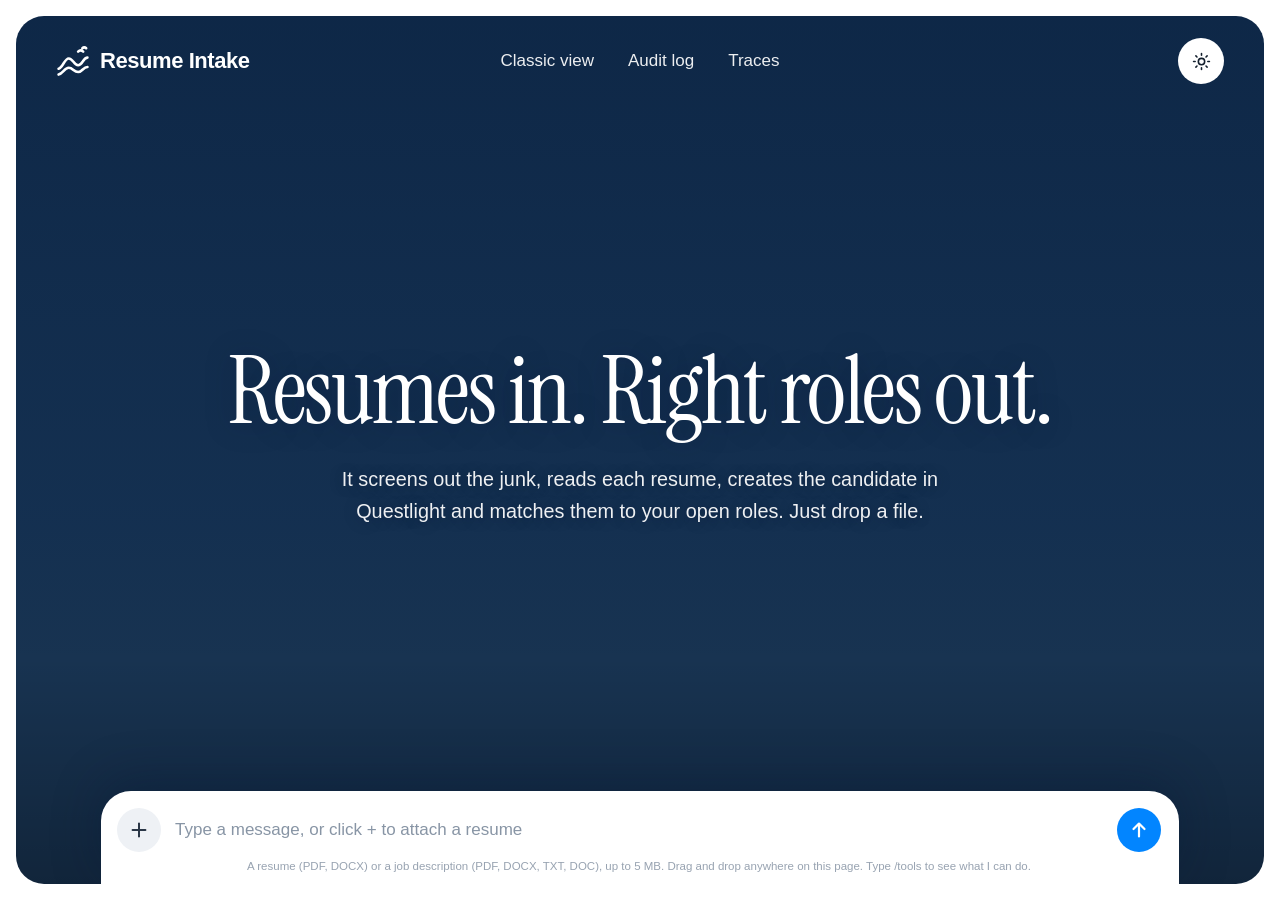
==== app/static/index.html @ cc508500 "Chat page: centred nav links, calm dark send button, glass fold chip Co-Authored-By: Claude Sonnet 5" ====
<!doctype html>
<html lang="en">
<head>
  <meta charset="utf-8">
  <meta name="viewport" content="width=device-width, initial-scale=1">
  <title>Resume Intake</title>
  <link rel="preconnect" href="https://fonts.googleapis.com">
  <link rel="preconnect" href="https://fonts.gstatic.com" crossorigin>
  <link href="https://fonts.googleapis.com/css2?family=Instrument+Serif&display=swap" rel="stylesheet">
  <link href="https://api.fontshare.com/v2/css?f[]=satoshi@400,500,700&display=swap" rel="stylesheet">   <!-- Satoshi: the body font -->
  <script>try { if (localStorage.getItem("theme") === "dark") document.documentElement.dataset.theme = "dark"; } catch (e) {}</script>
  <style>
    * { box-sizing: border-box; }
    :root {
      --ink: #14202e;
      --muted: #5b6776;
      --line: #e6eaef;
      --green: #17612b; --green-bg: #e3f4e6;
      --red: #8f2020; --red-bg: #fbe4e4;
      --amber: #7a5200; --amber-bg: #fff1d6;
      --serif: "Instrument Serif", Georgia, "Times New Roman", serif;
      --sans: Satoshi, Inter, -apple-system, "Segoe UI", Roboto, Helvetica, Arial, sans-serif;
    }
    html, body { margin: 0; height: 100%; background: #fff; color: var(--ink); font-family: var(--sans); }
    /* The picture frame fills the window exactly. flow-root stops its margin from collapsing through <body> (that pushed the
       page 16px down and gave a second, page-level scrollbar); only the conversation scrolls, inside the white panel. */
    body { display: flow-root; overflow: hidden; }
    /* Slim scrollbars with no arrow buttons (Windows draws chunky ones with arrows by default). Chrome, Edge and Safari take the
       ::-webkit rules; Firefox gets the standard properties. */
    #thread::-webkit-scrollbar, pre::-webkit-scrollbar, .tbl::-webkit-scrollbar, textarea::-webkit-scrollbar { width: 12px; height: 12px; }
    #thread::-webkit-scrollbar-thumb, pre::-webkit-scrollbar-thumb, .tbl::-webkit-scrollbar-thumb, textarea::-webkit-scrollbar-thumb {
      background: #c3ccd6; border-radius: 999px; border: 3px solid transparent; background-clip: padding-box; }
    #thread::-webkit-scrollbar-thumb:hover, pre::-webkit-scrollbar-thumb:hover, .tbl::-webkit-scrollbar-thumb:hover { background: #a9b4c1; background-clip: padding-box; }
    #thread::-webkit-scrollbar-track, pre::-webkit-scrollbar-track, .tbl::-webkit-scrollbar-track, textarea::-webkit-scrollbar-track { background: transparent; }
    #thread::-webkit-scrollbar-track { margin: 22px 0 10px; }   /* keeps the thumb clear of the panel's rounded corner */
    #thread::-webkit-scrollbar-button, pre::-webkit-scrollbar-button, .tbl::-webkit-scrollbar-button, textarea::-webkit-scrollbar-button { display: none; }
    @supports not selector(::-webkit-scrollbar) { #thread, pre, .tbl, textarea { scrollbar-width: thin; scrollbar-color: #c3ccd6 transparent; } }

    /* The rounded picture frame, like the reference: the photo fills it, a dark wash keeps the white text readable. */
    .frame {
      position: relative; display: flex; flex-direction: column; overflow: hidden;
      height: calc(100vh - 32px); height: calc(100dvh - 32px); margin: 16px; border-radius: 28px; color: #fff;
      background:
        linear-gradient(180deg, rgba(6, 28, 58, .62) 0%, rgba(6, 28, 58, .44) 35%, rgba(6, 28, 58, .34) 58%, rgba(0, 0, 0, .12) 74%, rgba(0, 0, 0, .36) 100%),
        #1b3a5c url("/static/nature.jpg") center 35% / cover no-repeat;
    }
    .frame.dragging::after { content: "Drop the resume to upload it"; position: absolute; inset: 12px; z-index: 20; display: grid;
      place-items: center; border: 2px dashed rgba(255,255,255,.9); border-radius: 22px; background: rgba(6, 28, 58, .55);
      font-size: 20px; font-weight: 500; }

    /* ---- top bar ---- */
    nav { display: grid; grid-template-columns: 1fr auto 1fr; align-items: center; gap: 16px; padding: 22px 40px; flex: none; }

    .brand { display: flex; align-items: center; gap: 10px; font-size: 22px; font-weight: 600; letter-spacing: -.02em; color: #fff; text-decoration: none; }
    .brand svg { width: 34px; height: 34px; }
    .links { display: flex; gap: 34px; }
    .links a { color: rgba(255,255,255,.92); text-decoration: none; font-size: 17px; font-weight: 500; }
    .links a:hover, .links a[aria-current] { color: #fff; text-shadow: 0 0 1px #fff; }
    .pill { display: inline-block; padding: 13px 24px; border-radius: 999px; background: #fff; color: var(--ink); font-size: 16px;
      font-weight: 500; text-decoration: none; }
    .pill:hover { background: #eef3f8; }
    a:focus-visible, button:focus-visible { outline: 3px solid #9cc4ff; outline-offset: 2px; }

    /* ---- hero ---- */
    .hero { flex: 1 1 0; min-height: 0; overflow: hidden; display: flex; flex-direction: column; align-items: center; justify-content: center;
      padding: 0 24px 24px; text-align: center; transition: flex-grow .55s cubic-bezier(.2, .8, .2, 1), opacity .3s; }
    h1 { margin: 0; font-family: var(--serif); font-weight: 400; font-size: clamp(48px, 7.4vw, 104px); line-height: .98;
      letter-spacing: -.025em; max-width: 12.5em; text-wrap: balance; text-shadow: 0 2px 30px rgba(0, 20, 50, .25); }
    .sub { margin: 26px 0 0; max-width: 640px; font-size: clamp(16px, 1.55vw, 20px); line-height: 1.6; color: rgba(255,255,255,.93);
      text-shadow: 0 1px 14px rgba(0, 20, 50, .35); }
    .frame.chatting .hero { flex-grow: 0; opacity: 0; visibility: hidden; padding: 0;
      transition: flex-grow .55s cubic-bezier(.2, .8, .2, 1), opacity .25s, visibility 0s .55s; }

    /* ---- conversation ---- */
    #thread { flex: 1 1 0; min-height: 0; overflow-y: auto; display: none; padding: 28px 32px 12px; scroll-behavior: smooth; }
    .frame.chatting #thread { display: block; }
    .thread-in { max-width: 820px; margin: 0 auto; display: flex; flex-direction: column; gap: 14px; }
    .msg { max-width: 100%; }
    .msg.user { align-self: flex-end; max-width: 80%; }
    .msg.user .bubble { background: #eef1f5; color: var(--ink); border-radius: 20px 20px 6px 20px; padding: 11px 16px; font-size: 15px; word-break: break-word; }
    .msg.bot .bubble { color: var(--ink); padding: 2px 0 6px; font-size: 15px; line-height: 1.5; }   /* flat on the white panel, no card */
    /* An attached file: a coloured type badge (red PDF, blue DOC) and the file name, on the chip above the text box and in the chat. */
    .fileinfo { display: flex; align-items: center; gap: 12px; min-width: 0; }
    .ftype { flex: none; display: inline-grid; place-items: center; min-width: 46px; height: 28px; padding: 0 10px; border-radius: 8px;
      color: #fff; font-size: 12.5px; font-weight: 700; letter-spacing: .03em; }
    .ftype.pdf { background: #df4f4b; }
    .ftype.doc { background: #2f6fd6; }
    .ftype.txt { background: #6b7684; }
    .fname { overflow: hidden; text-overflow: ellipsis; white-space: nowrap; font-weight: 500; }
    .working { display: flex; align-items: center; gap: 12px; color: var(--muted); }
    .spin { width: 18px; height: 18px; border-radius: 50%; border: 2.5px solid #d3dbe5; border-top-color: #1d4f9c; animation: spin .8s linear infinite; flex: none; }
    @keyframes spin { to { transform: rotate(360deg); } }
    @media (prefers-reduced-motion: reduce) { .spin { animation-duration: 3s; } #thread { scroll-behavior: auto; } }

    .badge { display: inline-block; margin: 14px 0 0; padding: 5px 12px; border-radius: 6px; font-size: 14px; font-weight: 600; }
    .bubble > .badge:first-child { margin-top: 0; }
    .badge.accepted { background: var(--green-bg); color: var(--green); }
    .badge.junk { background: var(--red-bg); color: var(--red); }
    .badge.needs_review { background: var(--amber-bg); color: var(--amber); }
    .reason { margin: 6px 0 0; font-size: 14px; color: #3f4a58; }
    .note { margin-top: 12px; font-size: 13px; color: #8a5a00; }
    .err { color: var(--red); }
    table.roles { width: 100%; margin-top: 12px; border-collapse: collapse; font-size: 13px; }
    .tbl { overflow-x: auto; }
    table.roles th, table.roles td { text-align: left; padding: 8px; border-bottom: 1px solid var(--line); vertical-align: top; }
    table.roles th { color: var(--muted); font-weight: 600; white-space: nowrap; }
    table.roles .small { color: #8895a5; font-size: 12px; margin-top: 2px; }
    details { margin-top: 14px; border-top: 1px solid var(--line); padding-top: 10px; }
    summary { cursor: pointer; font-size: 14px; font-weight: 600; color: #3f4a58; }
    pre { margin: 10px 0 0; padding: 14px; background: #f4f6f9; border-radius: 8px; font-size: 12px; line-height: 1.45; overflow: auto;
      max-height: 380px; white-space: pre-wrap; word-break: break-word; }
    .bubble a { color: #1a56db; }
    .guide h3 { margin: 18px 0 6px; font-size: 12px; font-weight: 600; letter-spacing: .06em; text-transform: uppercase; color: var(--muted); }
    .guide > p:first-child { margin: 0; }
    .guide-item { padding: 10px 0; border-top: 1px solid var(--line); }
    .guide h3 + .guide-item { border-top: 0; }
    .guide-head { display: flex; flex-wrap: wrap; align-items: center; gap: 8px; }
    .guide-item p { margin: 4px 0 0; font-size: 14px; color: #3f4a58; }
    .guide-item .try { color: var(--muted); }
    .guide-item .try em { font-style: normal; color: var(--ink); background: #f0f3f7; padding: 1px 6px; border-radius: 4px; }
    .guide-item .tech { font-size: 11.5px; color: #98a3b1; }
    .tag { padding: 2px 8px; border-radius: 999px; background: var(--amber-bg); color: var(--amber); font-size: 11.5px; font-weight: 600; }
    .md > * { margin: 0 0 10px; }
    .md > *:last-child { margin-bottom: 0; }
    .md ul, .md ol { padding-left: 22px; }
    .md li { margin: 2px 0; }
    .md code { padding: 1px 5px; border-radius: 4px; background: #f0f3f7; font-size: 13px; }
    .md table { width: 100%; border-collapse: collapse; font-size: 13px; }
    .md th, .md td { text-align: left; padding: 8px; border-bottom: 1px solid var(--line); vertical-align: top; }
    .md th { color: var(--muted); font-weight: 600; white-space: nowrap; }

    /* ---- the white panel: docked flush on the bottom edge of the picture, rounded top corners only ----
       At first it is just the text box. When the user types or attaches a file it rises up (the hero text collapses) and
       becomes the whole conversation: the messages are inside it and the text box stays at its bottom. */
    .panel { flex: 0 0 auto; display: flex; flex-direction: column; min-height: 0; width: calc(100% - 170px); max-width: 1100px; margin: 0 auto;
      background: #fff; color: var(--ink); border-radius: 30px 30px 0 0; box-shadow: 0 -10px 50px rgba(0, 20, 50, .30);
      transition: flex-grow .55s cubic-bezier(.2, .8, .2, 1); position: relative; }
    /* A small, quiet button in the panel's corner: minimise the conversation back to the first look, and bring it back. */
    #fold { all: unset; position: absolute; top: -13px; left: 50%; transform: translateX(-50%); z-index: 5; width: 44px; height: 20px; border-radius: 12px 12px 0 0;
      display: none; place-items: center; cursor: pointer; background: #fff; color: #b3bcc8; transition: color .15s; }   /* a quiet tab on the panel's top edge */
    #fold:hover { color: #5b6776; }
    .frame.has-chat #fold { display: grid; }
    #fold svg { width: 15px; height: 15px; transition: transform .25s; }
    .frame:not(.chatting) #fold svg { transform: rotate(180deg); }
    .panel:focus-within { box-shadow: 0 -10px 50px rgba(0, 20, 50, .30), 0 0 0 3px rgba(156, 196, 255, .85); }  /* the ring replaces the textarea's own outline */
    .frame.chatting .panel { flex-grow: 1; }
    .box { flex: none; padding: 16px 18px 12px 16px; }
    .frame.chatting .box { border-top: 1px solid var(--line); }
    .chip { display: none; align-items: center; gap: 14px; margin: 2px 4px 10px 56px; padding: 8px 8px 8px 8px; width: fit-content; max-width: calc(100% - 64px);
      background: #f3f5f8; border: 1px solid #e3e8ee; border-radius: 14px; font-size: 15px; }
    .chip.on { display: flex; }
    .chip #chip-name { min-width: 0; }
    .chip button { all: unset; cursor: pointer; width: 22px; height: 22px; border-radius: 50%; display: grid; place-items: center; color: #52606f; flex: none; }
    .chip button:hover { background: #d9e2ec; }
    .row { display: flex; align-items: flex-end; gap: 10px; }
    .round { all: unset; box-sizing: border-box; cursor: pointer; flex: none; width: 44px; height: 44px; border-radius: 50%; display: grid; place-items: center; }
    .round svg { width: 22px; height: 22px; }
    #plus { background: #eef1f5; color: #2a3646; }
    #plus:hover { background: #dfe5ec; }
    #send { background: #0285ff; color: #fff; }   /* ChatGPT's blue */
    #send:hover { background: #0074e0; }
    #send:disabled, #plus:disabled { opacity: .35; cursor: default; }
    textarea { flex: 1; min-width: 0; resize: none; border: 0; outline: 0; background: transparent; font: inherit; font-size: 17px; line-height: 1.5; color: var(--ink);
      padding: 10px 4px; max-height: 140px; }
    textarea::placeholder { color: #8895a5; }
    .frame.chatting .hint { display: none; }   /* the opening message already says this */
    .hint { margin: 8px 0 0; text-align: center; font-size: 11.5px; color: #98a3b1; }   /* inside the white box, under the input row */


    /* ---- dark theme: frosted glass over a dimmed photo ---- */
    html[data-theme="dark"] { --ink: #eaf1fa; --muted: #9fb0c5; --line: rgba(255, 255, 255, .12);
      --green: #6ee7a8; --green-bg: rgba(52, 211, 153, .16); --red: #ff9b9b; --red-bg: rgba(248, 113, 113, .18);
      --amber: #fcd58a; --amber-bg: rgba(251, 191, 36, .16); }
    html[data-theme="dark"], html[data-theme="dark"] body { background: #070d19; }
    html[data-theme="dark"] .frame {
      background:
        radial-gradient(900px 500px at 15% 0%, rgba(99, 102, 241, .28), transparent 60%),
        radial-gradient(800px 500px at 90% 100%, rgba(20, 184, 166, .22), transparent 60%),
        linear-gradient(180deg, rgba(4, 9, 22, .74) 0%, rgba(4, 9, 22, .62) 45%, rgba(3, 7, 18, .78) 100%),
        #0a1224 url("/static/nature.jpg") center 35% / cover no-repeat;
      box-shadow: 0 0 0 1px rgba(255, 255, 255, .06), 0 30px 80px rgba(0, 0, 0, .5); }
    html[data-theme="dark"] .panel { background: linear-gradient(160deg, rgba(255, 255, 255, .13), rgba(255, 255, 255, .05));
      -webkit-backdrop-filter: blur(28px) saturate(170%); backdrop-filter: blur(28px) saturate(170%);
      border: 1px solid rgba(255, 255, 255, .18); border-bottom: 0;
      box-shadow: inset 0 1px 0 rgba(255, 255, 255, .28), 0 -14px 60px rgba(0, 0, 0, .45); }
    html[data-theme="dark"] .panel:focus-within { box-shadow: inset 0 1px 0 rgba(255, 255, 255, .28), 0 -14px 60px rgba(0, 0, 0, .45), 0 0 0 2px rgba(125, 180, 255, .55); }
    html[data-theme="dark"] .msg.user .bubble { background: rgba(255, 255, 255, .12); border: 1px solid rgba(255, 255, 255, .14); }
    html[data-theme="dark"] .reason, html[data-theme="dark"] summary, html[data-theme="dark"] .guide-item p { color: #c3d0e0; }
    html[data-theme="dark"] .note { color: #fcd58a; }
    html[data-theme="dark"] .bubble a { color: #8ec5ff; }
    html[data-theme="dark"] table.roles .small, html[data-theme="dark"] .guide-item .tech, html[data-theme="dark"] .hint { color: #7f90a8; }
    html[data-theme="dark"] pre, html[data-theme="dark"] .md code, html[data-theme="dark"] .guide-item .try em { background: rgba(255, 255, 255, .09); color: #dbe6f3; }
    html[data-theme="dark"] .spin { border-color: rgba(255, 255, 255, .2); border-top-color: #8ec5ff; }
    html[data-theme="dark"] textarea::placeholder { color: #8093ab; }
    html[data-theme="dark"] .box, html[data-theme="dark"] .frame.chatting .box { border-top-color: rgba(255, 255, 255, .12); }
    html[data-theme="dark"] .chip { background: rgba(255, 255, 255, .1); border-color: rgba(255, 255, 255, .16); }
    html[data-theme="dark"] .chip button { color: #b6c4d6; }
    html[data-theme="dark"] .chip button:hover { background: rgba(255, 255, 255, .15); }
    html[data-theme="dark"] #plus { background: rgba(255, 255, 255, .12); color: #eaf1fa; }
    html[data-theme="dark"] #plus:hover { background: rgba(255, 255, 255, .2); }
    html[data-theme="dark"] #send { background: #3b6fd4; color: #fff; box-shadow: none; border: 1px solid rgba(255, 255, 255, .22); }
    html[data-theme="dark"] #send:hover { background: #4a7fe6; filter: none; }
    html[data-theme="dark"] #fold { top: -15px; width: 30px; height: 30px; border-radius: 50%; background: rgba(24, 34, 60, .72);
      -webkit-backdrop-filter: blur(14px); backdrop-filter: blur(14px); border: 1px solid rgba(255, 255, 255, .22); color: #c6d3e3; }
    html[data-theme="dark"] #fold:hover { color: #fff; }
    html[data-theme="dark"] .tbl table th, html[data-theme="dark"] table.roles th { color: #9fb0c5; }
    html[data-theme="dark"] #thread::-webkit-scrollbar-thumb, html[data-theme="dark"] pre::-webkit-scrollbar-thumb, html[data-theme="dark"] .tbl::-webkit-scrollbar-thumb { background: rgba(255, 255, 255, .28); background-clip: padding-box; }

    /* ---- the light / dark switch in the top bar ---- */
    #mode { all: unset; box-sizing: border-box; cursor: pointer; display: inline-grid; place-items: center; width: 46px; height: 46px;
      border-radius: 50%; background: #fff; color: var(--ink); font-size: 16px; font-weight: 500; transition: background .2s, color .2s, box-shadow .2s; }
    #mode { justify-self: end; }
    #mode:hover { background: #eef3f8; }
    #mode svg { width: 19px; height: 19px; flex: none; }
    #mode .moon { display: none; }
    html[data-theme="dark"] #mode { background: rgba(255, 255, 255, .13); color: #fff; border: 1px solid rgba(255, 255, 255, .22);
      -webkit-backdrop-filter: blur(14px); backdrop-filter: blur(14px); box-shadow: inset 0 1px 0 rgba(255, 255, 255, .25); }
    html[data-theme="dark"] #mode:hover { background: rgba(255, 255, 255, .2); }
    html[data-theme="dark"] #mode .sun { display: none; }
    html[data-theme="dark"] #mode .moon { display: block; }

    @media (max-width: 760px) {
      .frame { margin: 8px; height: calc(100vh - 16px); height: calc(100dvh - 16px); border-radius: 22px; }
      nav { padding: 16px 18px; }
      .links { display: none; }
      .pill { padding: 10px 16px; font-size: 14px; }
      .brand { font-size: 19px; }
      .panel { width: 100%; max-width: none; }
      .box { padding: 14px 14px 10px 12px; }
      .msg.user { max-width: 92%; }
      #thread { padding: 20px 14px 8px; }
    }
  </style>
  <link rel="icon" href="/static/favicon.svg" type="image/svg+xml">
  <link rel="icon" href="/favicon.ico" sizes="any">
  <link rel="apple-touch-icon" href="/static/apple-touch-icon.png">
</head>
<body>
  <div class="frame" id="frame">
    <nav>
      <a class="brand" href="/" aria-label="Resume Intake home">
        <svg viewBox="0 0 40 40" fill="none" stroke="#fff" stroke-width="3" stroke-linecap="round" stroke-linejoin="round" aria-hidden="true">
          <path d="M3 29c5-1 7-12 12-12s6 8 11 8 6-9 11-9"/><path d="M3 36c5-1 7-8 12-8s6 5 11 5 6-6 11-6"/><path d="M26 9c2-2 4-2 6 0M31 5c1.5-1.5 3-1.5 4.5 0"/>
        </svg>
        Resume Intake
      </a>
      <div class="links">
        <a href="/classic">Classic view</a>
        <a href="/log">Audit log</a>
        <a href="/trace">Traces</a>
      </div>
      <button type="button" id="mode" aria-label="Switch between light and dark mode" title="Switch between light and dark mode">
        <svg class="sun" viewBox="0 0 24 24" fill="none" stroke="currentColor" stroke-width="2" stroke-linecap="round" aria-hidden="true"><circle cx="12" cy="12" r="4"/><path d="M12 2v2M12 20v2M4.9 4.9l1.4 1.4M17.7 17.7l1.4 1.4M2 12h2M20 12h2M4.9 19.1l1.4-1.4M17.7 6.3l1.4-1.4"/></svg>
        <svg class="moon" viewBox="0 0 24 24" fill="none" stroke="currentColor" stroke-width="2" stroke-linecap="round" stroke-linejoin="round" aria-hidden="true"><path d="M21 12.8A9 9 0 1 1 11.2 3a7 7 0 0 0 9.8 9.8z"/></svg>
      </button>
    </nav>

    <section class="hero" id="hero">
      <h1>Resumes in. Right roles out.</h1>
      <p class="sub">It screens out the junk, reads each resume, creates the candidate in Questlight and matches them to your open roles. Just drop a file.</p>
    </section>

    <div class="panel" id="panel">
      <button type="button" id="fold" aria-label="Minimise or expand the conversation" title="Minimise / expand">
        <svg viewBox="0 0 24 24" fill="none" stroke="currentColor" stroke-width="2.2" stroke-linecap="round" stroke-linejoin="round" aria-hidden="true"><path d="M6 9l6 6 6-6"/></svg>
      </button>
      <div id="thread" role="log" aria-live="polite" aria-label="Conversation"><div class="thread-in" id="thread-in"></div></div>

      <form class="box" id="form" autocomplete="off">
        <div class="chip" id="chip"><span id="chip-name"></span><button type="button" id="chip-x" aria-label="Remove the attached file">
          <svg width="12" height="12" viewBox="0 0 12 12" fill="none" stroke="currentColor" stroke-width="1.8" stroke-linecap="round" aria-hidden="true"><path d="M2 2l8 8M10 2l-8 8"/></svg></button></div>
        <div class="row">
          <input id="picker" type="file" accept=".pdf,.docx,.txt,.doc" hidden>
          <button class="round" id="plus" type="button" aria-label="Attach a resume (PDF or DOCX)" title="Attach a resume (PDF or DOCX)">
            <svg viewBox="0 0 24 24" fill="none" stroke="currentColor" stroke-width="2.2" stroke-linecap="round" aria-hidden="true"><path d="M12 5v14M5 12h14"/></svg>
          </button>
          <textarea id="text" rows="1" placeholder="Type a message, or click + to attach a resume" aria-label="Message"></textarea>
          <button class="round" id="send" type="submit" aria-label="Send" title="Send">
            <svg viewBox="0 0 24 24" fill="none" stroke="currentColor" stroke-width="2.4" stroke-linecap="round" stroke-linejoin="round" aria-hidden="true"><path d="M12 19V5M6 11l6-6 6 6"/></svg>
          </button>
        </div>
        <div class="hint">A resume (PDF, DOCX) or a job description (PDF, DOCX, TXT, DOC), up to <span id="max-mb">5</span> MB. Drag and drop anywhere on this page. Type /tools to see what I can do.</div>
      </form>
    </div>
  </div>

  <script src="/static/trace-view.js"></script>
  <script>
    const frame = document.getElementById("frame");
    const thread = document.getElementById("thread");
    const threadIn = document.getElementById("thread-in");
    const form = document.getElementById("form");
    const picker = document.getElementById("picker");
    const plus = document.getElementById("plus");
    const send = document.getElementById("send");
    const text = document.getElementById("text");
    const chip = document.getElementById("chip");
    const chipName = document.getElementById("chip-name");
    let maxMb = 5;         // the server's upload limit, read from /api/config (4 on Vercel)
    let attached = null;   // the resume waiting to be sent
    let busy = false;      // the parser takes one file at a time, so one upload at a time
    let agentMode = false; // true when the server has a Perfox webhook: the text box then talks to the agent
    const sessionId = (window.crypto && crypto.randomUUID ? crypto.randomUUID() : String(Math.random()).slice(2)).replace(/-/g, "");
    fetch("/api/config").then(r => r.json()).then(c => {
      agentMode = !!c.agent;
      if (c.max_mb) { maxMb = c.max_mb; document.getElementById("max-mb").textContent = maxMb; }
    }).catch(() => {});

    function el(tag, content, cls) {
      const n = document.createElement(tag);
      if (content !== undefined && content !== null) n.textContent = content;
      if (cls) n.className = cls;
      return n;
    }

    // ---- attaching a file: the + button, drag and drop ----
    plus.addEventListener("click", () => picker.click());
    picker.addEventListener("change", () => { if (picker.files[0]) attach(picker.files[0]); picker.value = ""; });
    document.getElementById("chip-x").addEventListener("click", () => { attached = null; renderChip(); text.focus(); });

    ["dragenter", "dragover"].forEach(t => frame.addEventListener(t, e => { e.preventDefault(); frame.classList.add("dragging"); }));
    ["dragleave", "drop"].forEach(t => frame.addEventListener(t, e => { if (t === "drop" || e.target === frame) frame.classList.remove("dragging"); }));
    frame.addEventListener("drop", e => { e.preventDefault(); if (e.dataTransfer.files[0]) attach(e.dataTransfer.files[0]); });

    function attach(file) {
      const problem = fileProblem(file);
      if (problem) { startChat(); addBot(el("div", problem, "err")); return; }
      startChat();
      attached = file;
      renderChip();
      text.focus();
    }

    function fileProblem(file) {
      if (!/\.(pdf|docx|txt|doc)$/i.test(file.name)) return `${file.name}: I can only read PDF, DOCX, TXT or DOC files.`;
      if (file.size > maxMb * 1024 * 1024) return `${file.name} is larger than ${maxMb} MB.`;
      if (file.size === 0) return `${file.name} is empty.`;
      return null;
    }

    function renderChip() {
      chip.classList.toggle("on", !!attached);
      chipName.replaceChildren(...(attached ? [fileItem(attached)] : []));
      text.placeholder = attached ? "Press Enter to send" : "Type a message, or click + to attach a resume";
    }

    // ---- sending ----
    text.addEventListener("input", () => {
      text.style.height = "auto"; text.style.height = Math.min(text.scrollHeight, 140) + "px";
      if (text.value) startChat();   // the panel rises as soon as the user starts typing
    });
    text.addEventListener("keydown", e => { if (e.key === "Enter" && !e.shiftKey && !e.isComposing) { e.preventDefault(); form.requestSubmit(); } });
    form.addEventListener("submit", e => {
      e.preventDefault();
      const typed = text.value.trim();
      if (!attached && /^\/(tools|help)$/i.test(typed)) {   // answered here, never sent to the agent; works while a resume is processing too
        startChat(); addUser(typed);
        text.value = ""; text.style.height = "auto";
        showTools();
        return;
      }
      if (busy) return;
      const words = text.value.trim();
      if (!attached && !words) return;
      startChat();
      if (words) addUser(words);
      text.value = ""; text.style.height = "auto";
      const f = attached; attached = null; renderChip();
      if (agentMode) chat(words, f);
      else if (f) run(f);
      else addBot(el("div", "For now I can only take in resumes: click + to attach a PDF or DOCX."));
    });

    let greeted = false;
    document.getElementById("mode").addEventListener("click", () => {
      const dark = document.documentElement.dataset.theme !== "dark";
      if (dark) document.documentElement.dataset.theme = "dark"; else delete document.documentElement.dataset.theme;
      try { localStorage.setItem("theme", dark ? "dark" : "light"); } catch (e) {}
    });
    document.getElementById("fold").addEventListener("click", () => frame.classList.toggle("chatting"));
    function startChat() {
      frame.classList.add("chatting", "has-chat");
      if (!greeted) {   // an empty white panel would look broken, so the assistant says hello as it opens
        greeted = true;
        addBot(el("div", "Hi! Attach a resume or a job description with +, or just ask me something. Type /tools to see what I can do."));
      }
    }
    function scrollDown() { thread.scrollTop = thread.scrollHeight; }
    function setBusy(on) { busy = on; send.disabled = on; plus.disabled = on; }

    function addUser(content) {
      const m = el("div", undefined, "msg user");
      const b = el("div", undefined, "bubble");
      if (content instanceof Node) b.appendChild(content); else b.textContent = content;
      m.appendChild(b); threadIn.appendChild(m); scrollDown();
    }
    function addBot(content) {
      const m = el("div", undefined, "msg bot");
      const b = el("div", undefined, "bubble");
      b.appendChild(content);
      m.appendChild(b); threadIn.appendChild(m); scrollDown();
      return b;
    }

    // A file as a coloured type badge (red PDF, blue DOC for Word, grey TXT) next to its name without the extension.
    function fileItem(file) {
      const ext = (file.name.match(/\.(pdf|docx|doc|txt)$/i) || ["", "pdf"])[1].toLowerCase();
      const type = ext === "pdf" ? "pdf" : ext === "txt" ? "txt" : "doc";
      const item = el("span", undefined, "fileinfo");
      const name = el("span", file.name.replace(/\.(pdf|docx|doc|txt)$/i, ""), "fname");
      name.title = file.name;
      item.append(el("span", type.toUpperCase(), "ftype " + type), name);
      return item;
    }

    // ---- through the Perfox agent: the message (and the resume, which stays on our server) go to /api/chat ----
    async function chat(words, file) {
      if (file) addUser(fileItem(file));
      const working = el("div", undefined, "working");
      working.append(el("div", undefined, "spin"), el("span", file ? "The agent is reading the resume… this can take up to a minute" : "Thinking…"));
      const bubble = addBot(working);
      setBusy(true);

      let r;
      try {
        const body = new FormData();
        body.append("session_id", sessionId);
        body.append("message", words);
        if (file) body.append("file", file);
        const resp = await fetch("/api/chat", { method: "POST", body });
        r = await resp.json().catch(() => ({}));
        if (!resp.ok) r = { ok: false, error: r.detail || "HTTP " + resp.status };
      } catch (err) {
        r = { ok: false, error: "couldn't reach the server (" + err.message + ")" };
      }
      bubble.replaceChildren(r.ok ? markdown(r.reply) : el("div", r.error || "something went wrong", "err"));
      setBusy(false);
      bubble.parentElement.scrollIntoView({ block: "start" });
    }

    // A small, safe markdown reader for the agent's replies: paragraphs, bullet and numbered lists, tables, **bold**,
    // `code`, headings. Everything is built with textContent, so nothing the agent writes can inject HTML.
    function inline(parent, s) {
      const re = /(\*\*[^*]+\*\*|`[^`]+`)/g;
      let last = 0, m;
      while ((m = re.exec(s))) {
        if (m.index > last) parent.appendChild(document.createTextNode(s.slice(last, m.index)));
        parent.appendChild(m[0][0] === "`" ? el("code", m[0].slice(1, -1)) : el("strong", m[0].slice(2, -2)));
        last = m.index + m[0].length;
      }
      if (last < s.length) parent.appendChild(document.createTextNode(s.slice(last)));
    }
    function cells(row) { return row.trim().replace(/^\|/, "").replace(/\|$/, "").split("|").map(c => c.trim()); }
    function markdown(text) {
      const box = el("div", undefined, "md");
      const lines = String(text).replace(/\r/g, "").split("\n");
      const isTable = i => /^\s*\|/.test(lines[i] || "") && /^\s*\|?[\s:|-]+\|[\s:|-]*$/.test(lines[i + 1] || "");
      const isBullet = l => /^\s*[-*•]\s+/.test(l);
      const isNumber = l => /^\s*\d+[.)]\s+/.test(l);
      const special = i => isTable(i) || isBullet(lines[i]) || isNumber(lines[i]) || /^#{1,6}\s/.test(lines[i]);
      let i = 0;
      while (i < lines.length) {
        if (!lines[i].trim()) { i++; continue; }
        if (isTable(i)) {
          const table = el("table"), head = el("tr");
          cells(lines[i]).forEach(h => { const th = el("th"); inline(th, h); head.appendChild(th); });
          table.appendChild(head);
          i += 2;
          while (i < lines.length && /^\s*\|/.test(lines[i])) {
            const tr = el("tr");
            cells(lines[i]).forEach(c => { const td = el("td"); inline(td, c); tr.appendChild(td); });
            table.appendChild(tr); i++;
          }
          const wrap = el("div", undefined, "tbl"); wrap.appendChild(table); box.appendChild(wrap);
        } else if (isBullet(lines[i]) || isNumber(lines[i])) {
          const list = el(isBullet(lines[i]) ? "ul" : "ol"), test = isBullet(lines[i]) ? isBullet : isNumber;
          while (i < lines.length && test(lines[i])) {
            const li = el("li"); inline(li, lines[i].replace(/^\s*([-*•]|\d+[.)])\s+/, "")); list.appendChild(li); i++;
          }
          box.appendChild(list);
        } else if (/^#{1,6}\s/.test(lines[i])) {
          const p = el("p"), b = el("strong"); inline(b, lines[i].replace(/^#{1,6}\s+/, "")); p.appendChild(b); box.appendChild(p); i++;
        } else {
          const p = el("p");
          let first = true;
          while (i < lines.length && lines[i].trim() && !special(i)) {
            if (!first) p.appendChild(document.createElement("br"));
            inline(p, lines[i].trim()); first = false; i++;
          }
          box.appendChild(p);
        }
      }
      return box;
    }

    // ---- /tools: everything the assistant can do, in plain words (the list comes from TOOL_GUIDE on the server) ----
    async function showTools() {
      let data;
      try {
        const resp = await fetch("/api/tools");
        if (!resp.ok) throw new Error("HTTP " + resp.status);
        data = await resp.json();
      } catch (err) {
        const bubble = addBot(el("div", "I couldn't load the list (" + err.message + ").", "err"));
        bubble.parentElement.scrollIntoView({ block: "start" });
        return;
      }
      const box = el("div", undefined, "guide");
      box.appendChild(el("p", "Here is everything I can do. Ask in your own words, or drag and drop a resume anywhere on this page."));
      if (!data.agent) {
        box.appendChild(el("p", "Heads up: this page is running without the AI assistant right now, so only attaching a resume works. " +
          "The rest below is what the assistant does once it is connected.", "note"));
      }
      data.groups.forEach(g => {
        box.appendChild(el("h3", g.group));
        g.items.forEach(item => {
          const row = el("div", undefined, "guide-item");
          const head = el("div", undefined, "guide-head");
          head.appendChild(el("strong", item.title));
          if (item.writes) head.appendChild(el("span", "creates a profile in Questlight", "tag"));
          row.appendChild(head);
          row.appendChild(el("p", item.does));
          const tryLine = el("p", undefined, "try");
          tryLine.append("Try: ", el("em", item.try));
          row.appendChild(tryLine);
          row.appendChild(el("p", "Tool: " + item.tools.join(", "), "tech"));
          box.appendChild(row);
        });
      });
      const bubble = addBot(box);
      bubble.parentElement.scrollIntoView({ block: "start" });
    }

    async function run(file) {
      addUser(fileItem(file));
      const working = el("div", undefined, "working");
      working.append(el("div", undefined, "spin"), el("span", "Reading the file… a resume takes up to a minute, a job description up to three"));
      const bubble = addBot(working);
      setBusy(true);

      let r;
      try {
        const body = new FormData();
        body.append("file", file);
        const resp = await fetch("/api/process", { method: "POST", body });
        if (!resp.ok) throw new Error("HTTP " + resp.status);
        r = await resp.json();
      } catch (err) {
        r = { ok: false, error: "couldn't reach the server (" + err.message + ")" };
      }
      bubble.replaceChildren(r.ok ? resultView(r, file) : errorView(r, file));
      setBusy(false);
      bubble.parentElement.scrollIntoView({ block: "start" });   // a long result starts at its top, not its bottom
    }

    function traceBlock(parent, trace) {
      if (!trace || !trace.spans || !trace.spans.length) return;
      const d = el("details");
      d.appendChild(el("summary", "Steps: " + TraceView.summaryText(trace)));
      TraceView.render(d, trace);
      const link = el("p", undefined, "reason");
      const a = el("a", "Open this trace");
      a.href = "/trace?id=" + encodeURIComponent(trace.trace_id);
      link.appendChild(a);
      d.appendChild(link);
      parent.appendChild(d);
    }

    function errorView(r, file) {
      const box = el("div");
      box.appendChild(el("div", `${file.name}: ${r.error}`, "err"));
      traceBlock(box, r.trace);
      return box;
    }

    function badge(textContent, kind) { return el("div", textContent, "badge " + kind); }

    // A job description (the server took it in as one): the job, what is missing, and the candidates screened for it.
    function jobView(r) {
      const box = el("div");
      if (r.kind !== "job_description") {
        box.append(badge(r.kind === "junk" ? "Junk: discarded" : "Needs recruiter review", r.kind === "junk" ? "junk" : "needs_review"),
          el("p", r.reason, "reason"));
        traceBlock(box, r.trace);
        return box;
      }
      const job = r.job || {};
      const names = { created: "Job created in Questlight", not_created: "Job not created: details missing",
        duplicate_found: "Not created: the same job is already open", skipped: "Job not created", failed: "Job creation failed" };
      box.append(badge("Job description", "accepted"),
        badge(names[job.status] || job.status, job.status === "created" ? "accepted" : job.status === "failed" ? "junk" : "needs_review"),
        el("p", job.message + (job.job_id ? " (" + job.job_id + ")" : ""), "reason"));
      const p = job.preview || {};
      const facts = [["Title", p.title], ["Client", p.client], ["Location", p.location], ["Experience", p.experience],
        ["Salary", p.salary], ["Skills", (p.skills || []).join(", ")]].filter(([, v]) => v);
      if (facts.length) box.appendChild(el("p", facts.map(([k, v]) => k + ": " + v).join("  ·  "), "reason"));
      (job.adjusted || []).forEach(a => box.appendChild(el("div", "Filled in: " + a, "note")));
      if ((job.missing_items || []).length) {
        box.appendChild(el("div", "Questlight also needs: " + job.missing_items.map(i => i.what).join("; ") +
          ". The assistant asks for these; without it, add them in Questlight.", "note"));
      }
      (job.duplicates || []).forEach(d => box.appendChild(el("div", "Already open: " + [d.job_id, d.title, d.client, d.city].filter(Boolean).join(" · "), "note")));
      const scan = job.candidates;
      if (scan) {
        box.appendChild(el("p", scan.message, "reason"));
        const screened = {};
        ((job.screening || {}).results || []).forEach(x => { screened[x.candidate] = x.status; });
        if ((scan.candidates || []).length) {
          const table = el("table", undefined, "roles");
          const head = el("tr");
          ["#", "Candidate", "Score", "Skills matched", "Screening"].forEach(h => head.appendChild(el("th", h)));
          table.appendChild(head);
          scan.candidates.forEach((c, i) => {
            const who = el("td", c.name);
            who.appendChild(el("div", [c.code, c.status].filter(Boolean).join(" · "), "small"));
            const tr = el("tr");
            tr.append(el("td", String(i + 1)), who, el("td", String(c.score)), el("td", c.matchedSkills.join(", ") || "none"),
              el("td", screened[c.code] || "not screened"));
            table.appendChild(tr);
          });
          const wrap = el("div", undefined, "tbl");
          wrap.appendChild(table);
          box.appendChild(wrap);
        }
        if (job.screening) box.appendChild(el("p", job.screening.message, "reason"));
      }
      traceBlock(box, r.trace);
      return box;
    }

    function resultView(r, file) {
      if (r.kind) return jobView(r);
      const box = el("div");
      const labels = { accepted: "Accepted as a resume", junk: "Junk: discarded", needs_review: "Needs recruiter review" };
      box.append(badge(labels[r.decision] || r.decision, r.decision), el("p", r.reason, "reason"));

      if (r.profile) {
        const names = { created: "Profile created in Questlight", duplicate: "Profile already exists in Questlight",
          not_created: "Profile not created: required information missing", skipped: "Profile not created", failed: "Profile creation failed" };
        const kinds = { created: "accepted", duplicate: "needs_review", not_created: "needs_review", skipped: "needs_review", failed: "junk" };
        box.appendChild(badge(names[r.profile.status] || r.profile.status, kinds[r.profile.status] || "needs_review"));
        box.appendChild(el("p", r.profile.message + (r.profile.applicantId ? " (" + r.profile.applicantId + ")" : ""), "reason"));
      }

      if (r.roles) {
        const names = { ok: "Best matching open roles", no_strong_match: "No strong match among the open roles", failed: "Role matching failed" };
        const kinds = { ok: "accepted", no_strong_match: "needs_review", failed: "junk" };
        box.appendChild(badge(names[r.roles.status] || r.roles.status, kinds[r.roles.status] || "needs_review"));
        box.appendChild(el("p", r.roles.message, "reason"));
        if (r.roles.matches.length) {
          const table = el("table", undefined, "roles");
          const head = el("tr");
          ["#", "Role", "Score", "Skills matched", "Skills missing", "Experience"].forEach(h => head.appendChild(el("th", h)));
          table.appendChild(head);
          r.roles.matches.forEach((m, i) => {
            const role = el("td", m.title);
            role.appendChild(el("div", [m.jobId, m.location].filter(Boolean).join(" · "), "small"));
            const tr = el("tr");
            tr.append(el("td", String(i + 1)), role, el("td", String(m.score)),
              el("td", m.matchedSkills.join(", ") || "none"), el("td", m.missingSkills.join(", ") || "none"), el("td", m.experience));
            table.appendChild(tr);
          });
          const wrap = el("div", undefined, "tbl");
          wrap.appendChild(table);
          box.appendChild(wrap);
        }
        if (r.roles.screening) {
          const s = r.roles.screening;
          box.appendChild(badge("Screening: " + s.status, { screened: "accepted", partial: "needs_review", skipped: "needs_review", failed: "junk" }[s.status] || "needs_review"));
          box.appendChild(el("p", s.message, "reason"));
        }
      }

      if (r.missing_fields.length) {
        box.appendChild(el("div", "Required but missing: " + r.missing_fields.join(", ") +
          ". The candidate needs to provide this before a profile can be created.", "note"));
      }
      if (r.missing_recommended.length) {
        box.appendChild(el("div", "Also missing (not required, but useful): " + r.missing_recommended.join(", "), "note"));
      }

      traceBlock(box, r.trace);
      if (r.redacted) {
        const d = el("details");
        d.append(el("summary", r.masking ? "Redacted JSON" : "Parsed JSON"), el("pre", JSON.stringify(r.redacted, null, 2)));
        box.appendChild(d);
      }
      if (r.masked_pdf_b64) {
        const bytes = Uint8Array.from(atob(r.masked_pdf_b64), c => c.charCodeAt(0));
        const a = el("a", "Download masked PDF");
        a.href = URL.createObjectURL(new Blob([bytes], { type: "application/pdf" }));
        a.download = "masked_" + file.name.replace(/\.[^.]+$/, "") + ".pdf";
        const p = el("p"); p.appendChild(a); box.appendChild(p);
      }
      if (r.warning) box.appendChild(el("div", r.warning, "note"));
      return box;
    }
  </script>
</body>
</html>
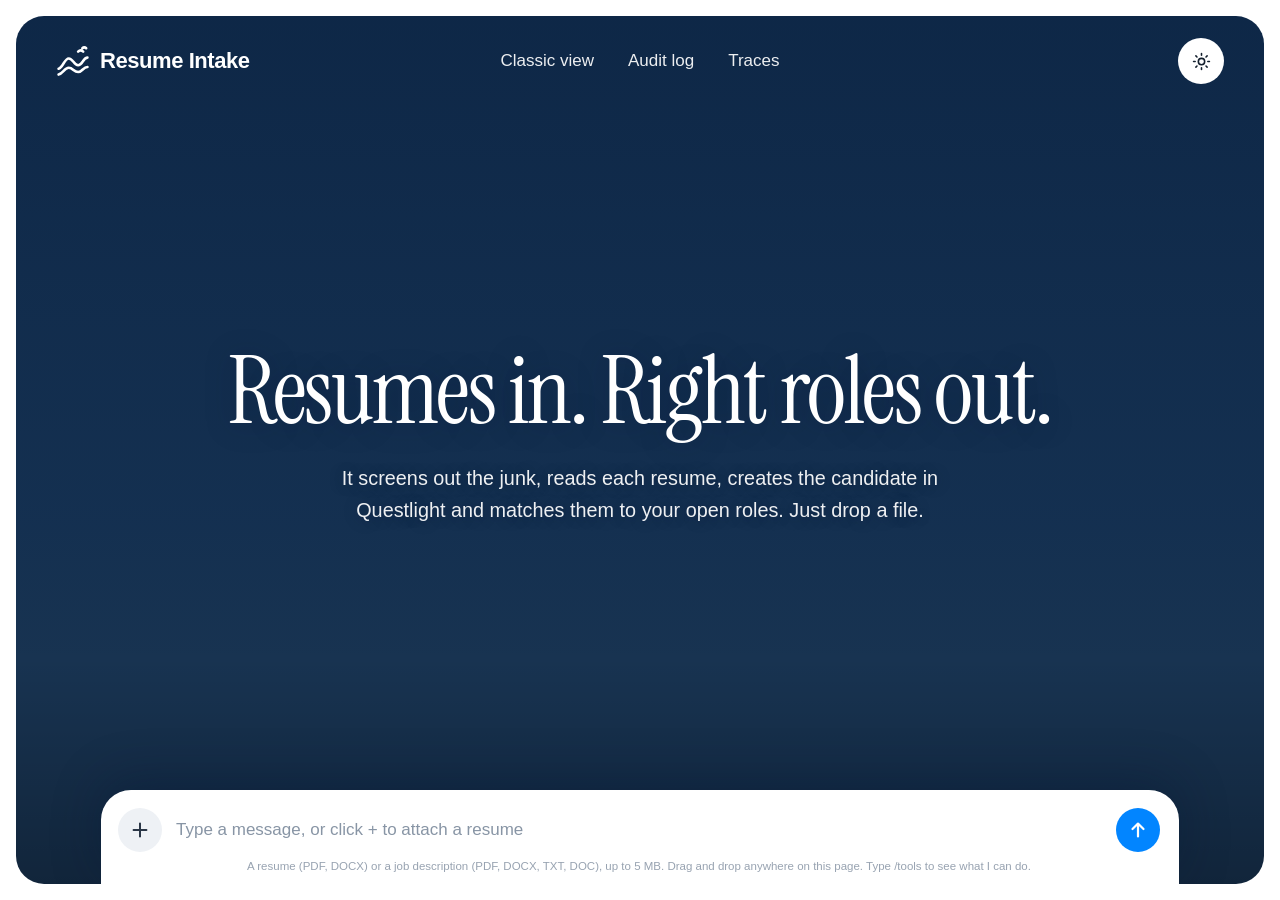
==== commit be673fc0: "Chat page: send button no longer shifts 1px when the theme changes The dark glass panel has a 1px bo" ====
--- a/app/static/index.html
+++ b/app/static/index.html
@@ -134,12 +134,18 @@
        becomes the whole conversation: the messages are inside it and the text box stays at its bottom. */
     .panel { flex: 0 0 auto; display: flex; flex-direction: column; min-height: 0; width: calc(100% - 170px); max-width: 1100px; margin: 0 auto;
       background: #fff; color: var(--ink); border-radius: 30px 30px 0 0; box-shadow: 0 -10px 50px rgba(0, 20, 50, .30);
+      border: 1px solid transparent; border-bottom: 0;   /* the same 1px the dark glass border takes, so nothing inside shifts when the theme changes */
       transition: flex-grow .55s cubic-bezier(.2, .8, .2, 1); position: relative; }
     /* A small, quiet button in the panel's corner: minimise the conversation back to the first look, and bring it back. */
-    #fold { all: unset; position: absolute; top: -13px; left: 50%; transform: translateX(-50%); z-index: 5; width: 44px; height: 20px; border-radius: 12px 12px 0 0;
+    #fold { all: unset; position: absolute; top: -20px; left: 50%; transform: translateX(-50%); z-index: 5; width: 44px; height: 22px; border-radius: 12px 12px 0 0;
       display: none; place-items: center; cursor: pointer; background: #fff; color: #b3bcc8; transition: color .15s; }   /* a quiet tab on the panel's top edge */
     #fold:hover { color: #5b6776; }
     .frame.has-chat #fold { display: grid; }
+    /* While the conversation is minimised: a glimpse of the latest reply above the text box. Click it to open everything. */
+    #glimpse { display: none; margin: 0; padding: 16px 26px 0 24px; font-size: 14.5px; line-height: 1.45; color: var(--muted); cursor: pointer;
+      overflow: hidden; display: none; -webkit-box-orient: vertical; -webkit-line-clamp: 2; }
+    .frame.has-chat:not(.chatting) #glimpse.on { display: -webkit-box; }
+    #glimpse:hover { color: var(--ink); }
     #fold svg { width: 15px; height: 15px; transition: transform .25s; }
     .frame:not(.chatting) #fold svg { transform: rotate(180deg); }
     .panel:focus-within { box-shadow: 0 -10px 50px rgba(0, 20, 50, .30), 0 0 0 3px rgba(156, 196, 255, .85); }  /* the ring replaces the textarea's own outline */
@@ -154,7 +160,7 @@
     .chip button:hover { background: #d9e2ec; }
     .row { display: flex; align-items: flex-end; gap: 10px; }
     .round { all: unset; box-sizing: border-box; cursor: pointer; flex: none; width: 44px; height: 44px; border-radius: 50%; display: grid; place-items: center; }
-    .round svg { width: 22px; height: 22px; }
+    .round svg { width: 22px; height: 22px; flex: none; }
     #plus { background: #eef1f5; color: #2a3646; }
     #plus:hover { background: #dfe5ec; }
     #send { background: #0285ff; color: #fff; }   /* ChatGPT's blue */
@@ -171,8 +177,16 @@
     html[data-theme="dark"] { --ink: #eaf1fa; --muted: #9fb0c5; --line: rgba(255, 255, 255, .12);
       --green: #6ee7a8; --green-bg: rgba(52, 211, 153, .16); --red: #ff9b9b; --red-bg: rgba(248, 113, 113, .18);
       --amber: #fcd58a; --amber-bg: rgba(251, 191, 36, .16); }
-    html[data-theme="dark"], html[data-theme="dark"] body { background: #070d19; }
+    html[data-theme="dark"] { background: #070d19; }
+    html[data-theme="dark"] body { background: transparent; }
+    /* around the frame: the same photo, blurred and dimmed, instead of flat black */
+    html[data-theme="dark"] body::before { content: ""; position: fixed; inset: -60px; z-index: -1;
+      background: radial-gradient(900px 600px at 10% 0%, rgba(99, 102, 241, .35), transparent 60%),
+        radial-gradient(800px 600px at 95% 100%, rgba(20, 184, 166, .28), transparent 60%),
+        rgba(5, 10, 24, .55) url("/static/nature.jpg") center / cover no-repeat; background-blend-mode: normal, normal, multiply;
+      filter: blur(34px) saturate(1.3); }
     html[data-theme="dark"] .frame {
+      border: 1px solid rgba(255, 255, 255, .14);
       background:
         radial-gradient(900px 500px at 15% 0%, rgba(99, 102, 241, .28), transparent 60%),
         radial-gradient(800px 500px at 90% 100%, rgba(20, 184, 166, .22), transparent 60%),
@@ -198,10 +212,10 @@
     html[data-theme="dark"] .chip button:hover { background: rgba(255, 255, 255, .15); }
     html[data-theme="dark"] #plus { background: rgba(255, 255, 255, .12); color: #eaf1fa; }
     html[data-theme="dark"] #plus:hover { background: rgba(255, 255, 255, .2); }
-    html[data-theme="dark"] #send { background: #3b6fd4; color: #fff; box-shadow: none; border: 1px solid rgba(255, 255, 255, .22); }
+    html[data-theme="dark"] #send { background: #3b6fd4; color: #fff; box-shadow: inset 0 0 0 1px rgba(255, 255, 255, .22); }
     html[data-theme="dark"] #send:hover { background: #4a7fe6; filter: none; }
-    html[data-theme="dark"] #fold { top: -15px; width: 30px; height: 30px; border-radius: 50%; background: rgba(24, 34, 60, .72);
-      -webkit-backdrop-filter: blur(14px); backdrop-filter: blur(14px); border: 1px solid rgba(255, 255, 255, .22); color: #c6d3e3; }
+    html[data-theme="dark"] #fold { background: rgba(66, 98, 158, .92); -webkit-backdrop-filter: blur(20px); backdrop-filter: blur(20px);
+      border: 1px solid rgba(255, 255, 255, .2); border-bottom: 0; box-shadow: inset 0 1px 0 rgba(255, 255, 255, .28); color: #d3deee; }
     html[data-theme="dark"] #fold:hover { color: #fff; }
     html[data-theme="dark"] .tbl table th, html[data-theme="dark"] table.roles th { color: #9fb0c5; }
     html[data-theme="dark"] #thread::-webkit-scrollbar-thumb, html[data-theme="dark"] pre::-webkit-scrollbar-thumb, html[data-theme="dark"] .tbl::-webkit-scrollbar-thumb { background: rgba(255, 255, 255, .28); background-clip: padding-box; }
@@ -264,6 +278,7 @@
       <button type="button" id="fold" aria-label="Minimise or expand the conversation" title="Minimise / expand">
         <svg viewBox="0 0 24 24" fill="none" stroke="currentColor" stroke-width="2.2" stroke-linecap="round" stroke-linejoin="round" aria-hidden="true"><path d="M6 9l6 6 6-6"/></svg>
       </button>
+      <div id="glimpse" title="Click to open the conversation"></div>
       <div id="thread" role="log" aria-live="polite" aria-label="Conversation"><div class="thread-in" id="thread-in"></div></div>
 
       <form class="box" id="form" autocomplete="off">
@@ -378,6 +393,15 @@
       try { localStorage.setItem("theme", dark ? "dark" : "light"); } catch (e) {}
     });
     document.getElementById("fold").addEventListener("click", () => frame.classList.toggle("chatting"));
+    const glimpse = document.getElementById("glimpse");
+    glimpse.addEventListener("click", () => frame.classList.add("chatting"));
+    function updateGlimpse() {   // the latest reply, as plain text
+      const bubbles = threadIn.querySelectorAll(".msg.bot .bubble");
+      const last = bubbles.length ? bubbles[bubbles.length - 1].textContent.replace(/\s+/g, " ").trim() : "";
+      glimpse.textContent = last;
+      glimpse.classList.toggle("on", !!last);
+    }
+    new MutationObserver(updateGlimpse).observe(threadIn, { childList: true, subtree: true, characterData: true });
     function startChat() {
       frame.classList.add("chatting", "has-chat");
       if (!greeted) {   // an empty white panel would look broken, so the assistant says hello as it opens
